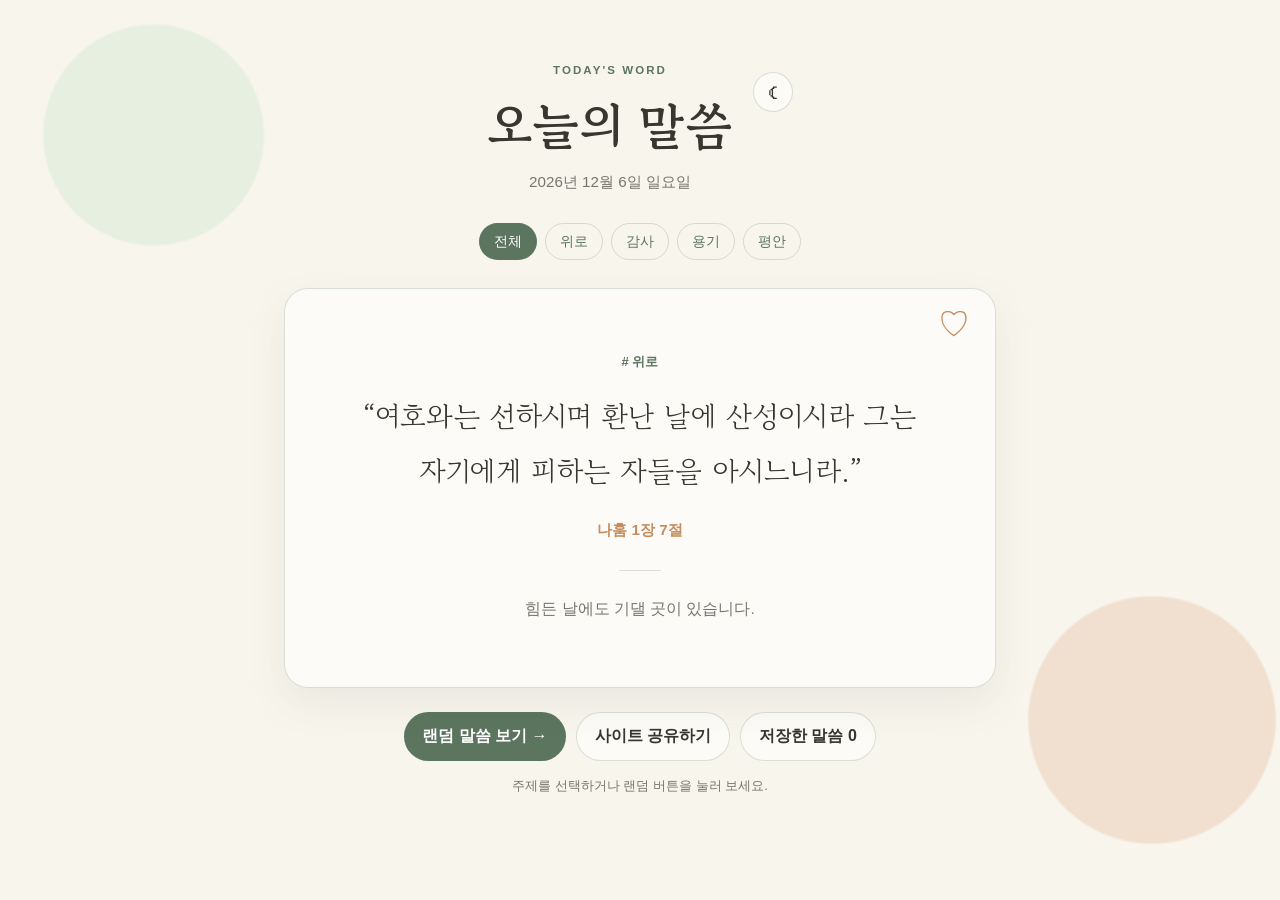
==== web/04-todays-word/index.html @ 3b42cc61 "Initial study with AI project" ====
<!doctype html>
<html lang="ko">
<head>
  <meta charset="UTF-8" />
  <meta name="viewport" content="width=device-width, initial-scale=1.0" />
  <title>오늘의 말씀</title>
  <link rel="preconnect" href="https://fonts.googleapis.com" />
  <link rel="preconnect" href="https://fonts.gstatic.com" crossorigin />
  <link href="https://fonts.googleapis.com/css2?family=Gowun+Batang&display=swap" rel="stylesheet" />
  <link rel="stylesheet" href="style.css" />
</head>
<body>
  <main class="page">
    <header class="page-header"><div><p class="eyebrow">TODAY'S WORD</p><h1>오늘의 말씀</h1><p class="date" id="today-date"></p></div><button class="icon-button" id="theme-button" type="button" aria-label="다크 모드로 바꾸기">☾</button></header>
    <nav class="topic-list" aria-label="말씀 주제">
      <button class="topic-button is-active" type="button" data-topic="전체">전체</button><button class="topic-button" type="button" data-topic="위로">위로</button><button class="topic-button" type="button" data-topic="감사">감사</button><button class="topic-button" type="button" data-topic="용기">용기</button><button class="topic-button" type="button" data-topic="평안">평안</button>
    </nav>
    <section class="word-card" aria-live="polite"><p class="topic-label" id="topic-label"></p><p class="verse" id="verse-text"></p><p class="reference" id="verse-reference"></p><div class="line"></div><p class="reflection" id="reflection-text"></p><button class="heart-button" id="favorite-button" type="button" aria-label="저장한 말씀에 추가하기">♡</button></section>
    <div class="actions"><button class="primary-button" id="random-button" type="button">랜덤 말씀 보기 <span>→</span></button><button class="secondary-button" id="share-button" type="button">사이트 공유하기</button><button class="secondary-button" id="saved-button" type="button">저장한 말씀 <span id="saved-count">0</span></button></div>
    <section class="saved-section" id="saved-section" hidden><div class="saved-heading"><h2>저장한 말씀</h2><button class="text-button" id="close-saved-button" type="button">닫기</button></div><ul class="saved-list" id="saved-list"></ul></section>
    <p class="hint" id="status-message">주제를 선택하거나 랜덤 버튼을 눌러 보세요.</p>
  </main>
  <script src="script.js"></script>
</body>
</html>
---- web/04-todays-word/style.css ----
:root{--ink:#37362f;--paper:#f8f5ed;--card:rgba(255,255,255,.62);--green:#5c755f;--accent:#c58d5e;--muted:#77766d;--border:rgba(92,117,95,.22)}*{box-sizing:border-box}body{min-height:100vh;margin:0;color:var(--ink);background:radial-gradient(circle at 12% 15%,#e6efe0 0 8%,transparent 8.2%),radial-gradient(circle at 90% 80%,#f1dfcf 0 9%,transparent 9.2%),var(--paper);font-family:Arial,sans-serif;transition:.18s}body.dark{--ink:#f1eee5;--paper:#27302a;--card:rgba(43,53,45,.82);--green:#a7c19e;--accent:#e4b489;--muted:#c2c9be;--border:rgba(222,235,214,.22)}.page{width:min(100%,760px);min-height:100vh;margin:auto;padding:64px 24px 48px;text-align:center}.page-header{display:flex;justify-content:center;align-items:flex-start;gap:20px}.eyebrow{margin:0 0 12px;color:var(--green);font-size:.72rem;font-weight:700;letter-spacing:.18em}h1,h2,.verse{font-family:"Gowun Batang",serif}h1{margin:0;font-size:clamp(2.1rem,6vw,3.1rem)}.date{margin:12px 0 30px;color:var(--muted);font-size:.95rem}button{border:0;cursor:pointer;font:inherit}button:focus-visible{outline:3px solid var(--accent);outline-offset:3px}.icon-button{width:40px;height:40px;margin-top:8px;border:1px solid var(--border);border-radius:50%;color:var(--ink);background:var(--card);font-size:1.25rem}.topic-list,.actions{display:flex;justify-content:center;flex-wrap:wrap;gap:8px}.topic-list{margin-bottom:28px}.topic-button{padding:8px 14px;border:1px solid var(--border);border-radius:999px;color:var(--green);background:transparent;font-size:.88rem}.topic-button.is-active,.topic-button:hover{color:white;background:var(--green)}.word-card{position:relative;padding:clamp(42px,8vw,64px) clamp(28px,8vw,72px);border:1px solid var(--border);border-radius:24px;background:var(--card);box-shadow:0 16px 40px rgba(66,75,57,.08)}.topic-label{margin:0 0 18px;color:var(--green);font-size:.82rem;font-weight:700}.verse{margin:0;font-size:clamp(1.35rem,3.5vw,1.8rem);line-height:1.9;word-break:keep-all}.reference{margin:22px 0 0;color:var(--accent);font-size:.95rem;font-weight:700}.line{width:42px;height:1px;margin:29px auto 24px;background:var(--border)}.reflection{margin:0;color:var(--muted);font-size:.97rem;line-height:1.75;word-break:keep-all}.heart-button{position:absolute;top:18px;right:19px;color:var(--accent);background:transparent;font-size:2rem;line-height:1}.heart-button.is-saved{color:#d46a72}.actions{margin-top:24px;gap:10px}.primary-button,.secondary-button{padding:13px 18px;border-radius:999px;font-weight:700;transition:.16s}.primary-button{color:white;background:var(--green)}.secondary-button{border:1px solid var(--border);color:var(--ink);background:var(--card)}.primary-button:hover,.secondary-button:hover{transform:translateY(-2px)}.saved-section{margin-top:28px;padding:22px;border:1px solid var(--border);border-radius:18px;text-align:left;background:var(--card)}.saved-heading{display:flex;align-items:center;justify-content:space-between}h2{margin:0;font-size:1.3rem}.text-button{color:var(--green);background:transparent;font-weight:700}.saved-list{display:grid;gap:10px;margin:18px 0 0;padding:0;list-style:none}.saved-list button{width:100%;padding:13px;border:1px solid var(--border);border-radius:10px;color:var(--ink);background:transparent;text-align:left}.saved-list strong,.saved-list span{display:block}.saved-list strong{font-family:"Gowun Batang",serif;font-weight:400}.saved-list span{margin-top:6px;color:var(--accent);font-size:.83rem;font-weight:700}.empty-message,.hint{color:var(--muted)}.hint{margin:16px 0 0;font-size:.82rem}@media(max-width:480px){.page{padding:42px 16px 32px}.actions{display:grid;grid-template-columns:1fr 1fr}.primary-button{grid-column:1/-1}}
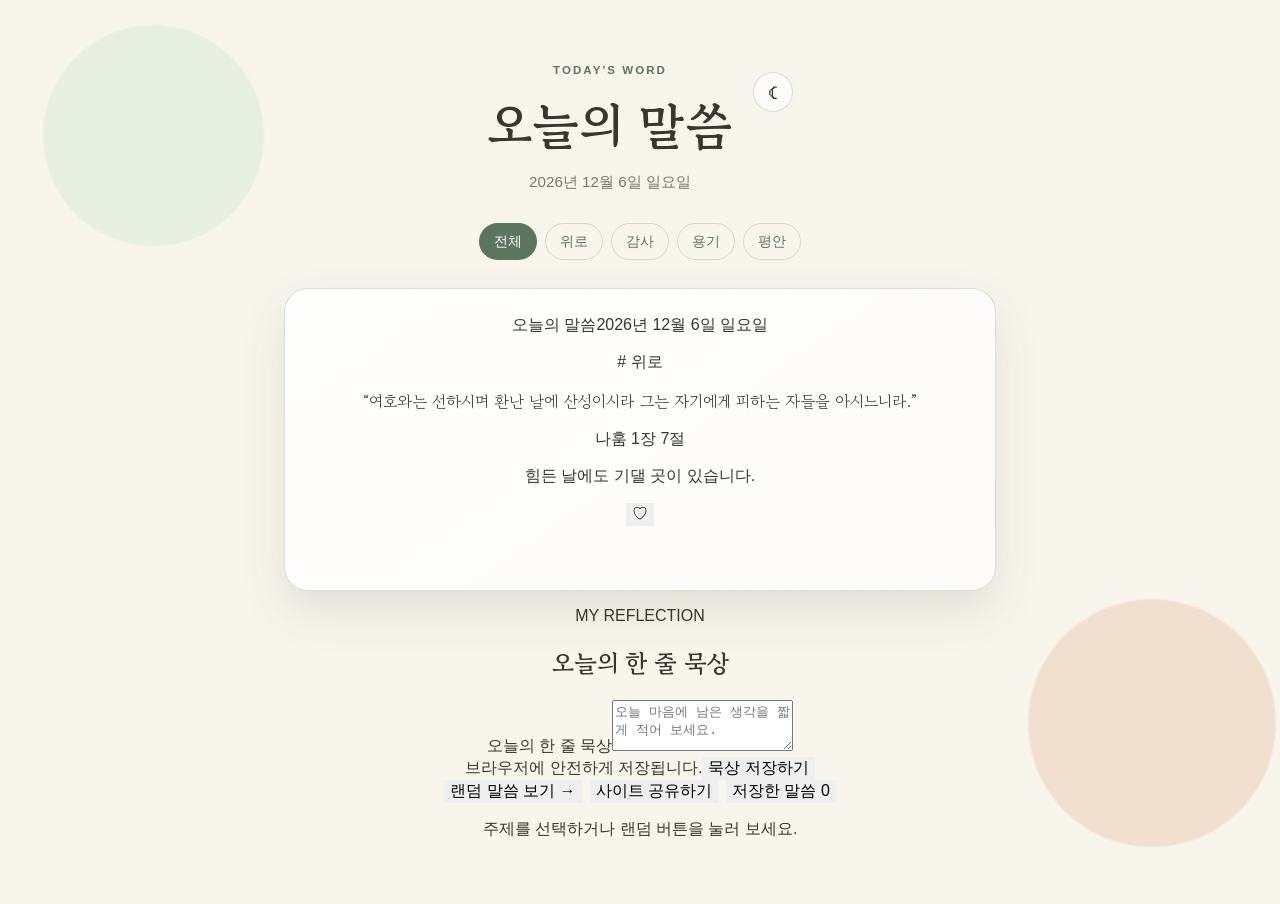
==== commit 0282b1e1: "feat: add reflection journal and card UI" ====
--- a/web/04-todays-word/index.html
+++ b/web/04-todays-word/index.html
@@ -15,7 +15,15 @@
     <nav class="topic-list" aria-label="말씀 주제">
       <button class="topic-button is-active" type="button" data-topic="전체">전체</button><button class="topic-button" type="button" data-topic="위로">위로</button><button class="topic-button" type="button" data-topic="감사">감사</button><button class="topic-button" type="button" data-topic="용기">용기</button><button class="topic-button" type="button" data-topic="평안">평안</button>
     </nav>
-    <section class="word-card" aria-live="polite"><p class="topic-label" id="topic-label"></p><p class="verse" id="verse-text"></p><p class="reference" id="verse-reference"></p><div class="line"></div><p class="reflection" id="reflection-text"></p><button class="heart-button" id="favorite-button" type="button" aria-label="저장한 말씀에 추가하기">♡</button></section>
+    <section class="word-card" aria-live="polite">
+      <span class="card-orb orb-one" aria-hidden="true"></span><span class="card-orb orb-two" aria-hidden="true"></span>
+      <div class="card-top"><span>오늘의 말씀</span><span id="card-date"></span></div>
+      <p class="topic-label" id="topic-label"></p><p class="verse" id="verse-text"></p><p class="reference" id="verse-reference"></p><div class="line"></div><p class="reflection" id="reflection-text"></p><button class="heart-button" id="favorite-button" type="button" aria-label="저장한 말씀에 추가하기">♡</button>
+    </section>
+    <section class="journal-section" aria-labelledby="journal-title">
+      <div><p class="journal-eyebrow">MY REFLECTION</p><h2 id="journal-title">오늘의 한 줄 묵상</h2></div>
+      <form id="journal-form"><label class="sr-only" for="journal-input">오늘의 한 줄 묵상</label><textarea id="journal-input" rows="3" maxlength="200" placeholder="오늘 마음에 남은 생각을 짧게 적어 보세요."></textarea><div class="journal-footer"><span>브라우저에 안전하게 저장됩니다.</span><button class="journal-save-button" type="submit">묵상 저장하기</button></div></form>
+    </section>
     <div class="actions"><button class="primary-button" id="random-button" type="button">랜덤 말씀 보기 <span>→</span></button><button class="secondary-button" id="share-button" type="button">사이트 공유하기</button><button class="secondary-button" id="saved-button" type="button">저장한 말씀 <span id="saved-count">0</span></button></div>
     <section class="saved-section" id="saved-section" hidden><div class="saved-heading"><h2>저장한 말씀</h2><button class="text-button" id="close-saved-button" type="button">닫기</button></div><ul class="saved-list" id="saved-list"></ul></section>
     <p class="hint" id="status-message">주제를 선택하거나 랜덤 버튼을 눌러 보세요.</p>
--- a/web/04-todays-word/style.css
+++ b/web/04-todays-word/style.css
@@ -1 +1 @@
-:root{--ink:#37362f;--paper:#f8f5ed;--card:rgba(255,255,255,.62);--green:#5c755f;--accent:#c58d5e;--muted:#77766d;--border:rgba(92,117,95,.22)}*{box-sizing:border-box}body{min-height:100vh;margin:0;color:var(--ink);background:radial-gradient(circle at 12% 15%,#e6efe0 0 8%,transparent 8.2%),radial-gradient(circle at 90% 80%,#f1dfcf 0 9%,transparent 9.2%),var(--paper);font-family:Arial,sans-serif;transition:.18s}body.dark{--ink:#f1eee5;--paper:#27302a;--card:rgba(43,53,45,.82);--green:#a7c19e;--accent:#e4b489;--muted:#c2c9be;--border:rgba(222,235,214,.22)}.page{width:min(100%,760px);min-height:100vh;margin:auto;padding:64px 24px 48px;text-align:center}.page-header{display:flex;justify-content:center;align-items:flex-start;gap:20px}.eyebrow{margin:0 0 12px;color:var(--green);font-size:.72rem;font-weight:700;letter-spacing:.18em}h1,h2,.verse{font-family:"Gowun Batang",serif}h1{margin:0;font-size:clamp(2.1rem,6vw,3.1rem)}.date{margin:12px 0 30px;color:var(--muted);font-size:.95rem}button{border:0;cursor:pointer;font:inherit}button:focus-visible{outline:3px solid var(--accent);outline-offset:3px}.icon-button{width:40px;height:40px;margin-top:8px;border:1px solid var(--border);border-radius:50%;color:var(--ink);background:var(--card);font-size:1.25rem}.topic-list,.actions{display:flex;justify-content:center;flex-wrap:wrap;gap:8px}.topic-list{margin-bottom:28px}.topic-button{padding:8px 14px;border:1px solid var(--border);border-radius:999px;color:var(--green);background:transparent;font-size:.88rem}.topic-button.is-active,.topic-button:hover{color:white;background:var(--green)}.word-card{position:relative;padding:clamp(42px,8vw,64px) clamp(28px,8vw,72px);border:1px solid var(--border);border-radius:24px;background:var(--card);box-shadow:0 16px 40px rgba(66,75,57,.08)}.topic-label{margin:0 0 18px;color:var(--green);font-size:.82rem;font-weight:700}.verse{margin:0;font-size:clamp(1.35rem,3.5vw,1.8rem);line-height:1.9;word-break:keep-all}.reference{margin:22px 0 0;color:var(--accent);font-size:.95rem;font-weight:700}.line{width:42px;height:1px;margin:29px auto 24px;background:var(--border)}.reflection{margin:0;color:var(--muted);font-size:.97rem;line-height:1.75;word-break:keep-all}.heart-button{position:absolute;top:18px;right:19px;color:var(--accent);background:transparent;font-size:2rem;line-height:1}.heart-button.is-saved{color:#d46a72}.actions{margin-top:24px;gap:10px}.primary-button,.secondary-button{padding:13px 18px;border-radius:999px;font-weight:700;transition:.16s}.primary-button{color:white;background:var(--green)}.secondary-button{border:1px solid var(--border);color:var(--ink);background:var(--card)}.primary-button:hover,.secondary-button:hover{transform:translateY(-2px)}.saved-section{margin-top:28px;padding:22px;border:1px solid var(--border);border-radius:18px;text-align:left;background:var(--card)}.saved-heading{display:flex;align-items:center;justify-content:space-between}h2{margin:0;font-size:1.3rem}.text-button{color:var(--green);background:transparent;font-weight:700}.saved-list{display:grid;gap:10px;margin:18px 0 0;padding:0;list-style:none}.saved-list button{width:100%;padding:13px;border:1px solid var(--border);border-radius:10px;color:var(--ink);background:transparent;text-align:left}.saved-list strong,.saved-list span{display:block}.saved-list strong{font-family:"Gowun Batang",serif;font-weight:400}.saved-list span{margin-top:6px;color:var(--accent);font-size:.83rem;font-weight:700}.empty-message,.hint{color:var(--muted)}.hint{margin:16px 0 0;font-size:.82rem}@media(max-width:480px){.page{padding:42px 16px 32px}.actions{display:grid;grid-template-columns:1fr 1fr}.primary-button{grid-column:1/-1}}
+:root{--ink:#37362f;--paper:#f8f5ed;--card:rgba(255,255,255,.62);--green:#5c755f;--accent:#c58d5e;--muted:#77766d;--border:rgba(92,117,95,.22)}*{box-sizing:border-box}body{min-height:100vh;margin:0;color:var(--ink);background:radial-gradient(circle at 12% 15%,#e6efe0 0 8%,transparent 8.2%),radial-gradient(circle at 90% 80%,#f1dfcf 0 9%,transparent 9.2%),var(--paper);font-family:Arial,sans-serif;transition:.18s}body.dark{--ink:#f1eee5;--paper:#27302a;--card:rgba(43,53,45,.82);--green:#a7c19e;--accent:#e4b489;--muted:#c2c9be;--border:rgba(222,235,214,.22)}.page{width:min(100%,760px);min-height:100vh;margin:auto;padding:64px 24px 48px;text-align:center}.page-header{display:flex;justify-content:center;align-items:flex-start;gap:20px}.eyebrow{margin:0 0 12px;color:var(--green);font-size:.72rem;font-weight:700;letter-spacing:.18em}h1,h2,.verse{font-family:"Gowun Batang",serif}h1{margin:0;font-size:clamp(2.1rem,6vw,3.1rem)}.date{margin:12px 0 30px;color:var(--muted);font-size:.95rem}button{border:0;cursor:pointer;font:inherit}button:focus-visible{outline:3px solid var(--accent);outline-offset:3px}.icon-button{width:40px;height:40px;margin-top:8px;border:1px solid var(--border);border-radius:50%;color:var(--ink);background:var(--card);font-size:1.25rem}.topic-list,.actions{display:flex;justify-content:center;flex-wrap:wrap;gap:8px}.topic-list{margin-bottom:28px}.topic-button{padding:8px 14px;border:1px solid var(--border);border-radius:999px;color:var(--green);background:transparent;font-size:.88rem}.topic-button.is-active,.topic-button:hover{color:white;background:var(--green)}.word-card{position:relative;overflow:hidden;padding:26px clamp(28px,8vw,72px) clamp(42px,8vw,64px);border:1px solid var(--border);border-radius:24px;background:linear-gradient(145deg,rgba(255,255,255,.86),var(--card));box-shadow:0 20px 46px rgba(66,75,57,.12);isolation:isolate}.dark .word-card{background:linear-gradient(145deg,rgba(61,76,62,.9),var(--card)}.card-top{display:flex;justify-content:space-between;margin-bottom:40px;color:var(--green);font-size:.7rem;font-weight:700;letter-spacing:.08em;text-transform:uppercase}.card-orb{position:absolute;border-radius:50%;z-index:-1}.orb-one{width:150px;height:150px;top:-70px;left:-60px;background:rgba(185,210,174,.34)}.orb-two{width:100px;height:100px;right:-32px;bottom:-42px;background:rgba(230,187,145,.26)}.topic-label{margin:0 0 18px;color:var(--green);font-size:.82rem;font-weight:700}.verse{margin:0;font-size:clamp(1.35rem,3.5vw,1.8rem);line-height:1.9;word-break:keep-all}.reference{margin:22px 0 0;color:var(--accent);font-size:.95rem;font-weight:700}.line{width:42px;height:1px;margin:29px auto 24px;background:var(--border)}.reflection{margin:0;color:var(--muted);font-size:.97rem;line-height:1.75;word-break:keep-all}.heart-button{position:absolute;top:55px;right:19px;color:var(--accent);background:transparent;font-size:2rem;line-height:1}.heart-button.is-saved{color:#d46a72}.actions{margin-top:24px;gap:10px}.primary-button,.secondary-button{padding:13px 18px;border-radius:999px;font-weight:700;transition:.16s}.primary-button{color:white;background:var(--green)}.secondary-button{border:1px solid var(--border);color:var(--ink);background:var(--card)}.primary-button:hover,.secondary-button:hover{transform:translateY(-2px)}.journal-section,.saved-section{margin-top:28px;padding:24px;border:1px solid var(--border);border-radius:18px;text-align:left;background:var(--card)}.journal-section{display:grid;grid-template-columns:180px 1fr;gap:24px;align-items:start}.journal-eyebrow{margin:0 0 8px;color:var(--green);font-size:.7rem;font-weight:700;letter-spacing:.12em}h2{margin:0;font-size:1.3rem}.journal-section textarea{width:100%;resize:vertical;min-height:92px;padding:14px;border:1px solid var(--border);border-radius:12px;color:var(--ink);background:rgba(255,255,255,.45);font:inherit;line-height:1.55}.dark .journal-section textarea{background:rgba(0,0,0,.12)}.journal-footer{display:flex;justify-content:space-between;align-items:center;gap:12px;margin-top:10px;color:var(--muted);font-size:.75rem}.journal-save-button{padding:10px 14px;border-radius:9px;color:white;background:var(--green);font-weight:700}.saved-heading{display:flex;align-items:center;justify-content:space-between}.text-button{color:var(--green);background:transparent;font-weight:700}.saved-list{display:grid;gap:10px;margin:18px 0 0;padding:0;list-style:none}.saved-list button{width:100%;padding:13px;border:1px solid var(--border);border-radius:10px;color:var(--ink);background:transparent;text-align:left}.saved-list strong,.saved-list span{display:block}.saved-list strong{font-family:"Gowun Batang",serif;font-weight:400}.saved-list span{margin-top:6px;color:var(--accent);font-size:.83rem;font-weight:700}.empty-message,.hint{color:var(--muted)}.hint{margin:16px 0 0;font-size:.82rem}.sr-only{position:absolute;width:1px;height:1px;padding:0;margin:-1px;overflow:hidden;clip:rect(0,0,0,0);white-space:nowrap;border:0}@media(max-width:560px){.journal-section{grid-template-columns:1fr;gap:14px}.page{padding:42px 16px 32px}.actions{display:grid;grid-template-columns:1fr 1fr}.primary-button{grid-column:1/-1}.journal-footer{align-items:flex-end;flex-direction:column}}
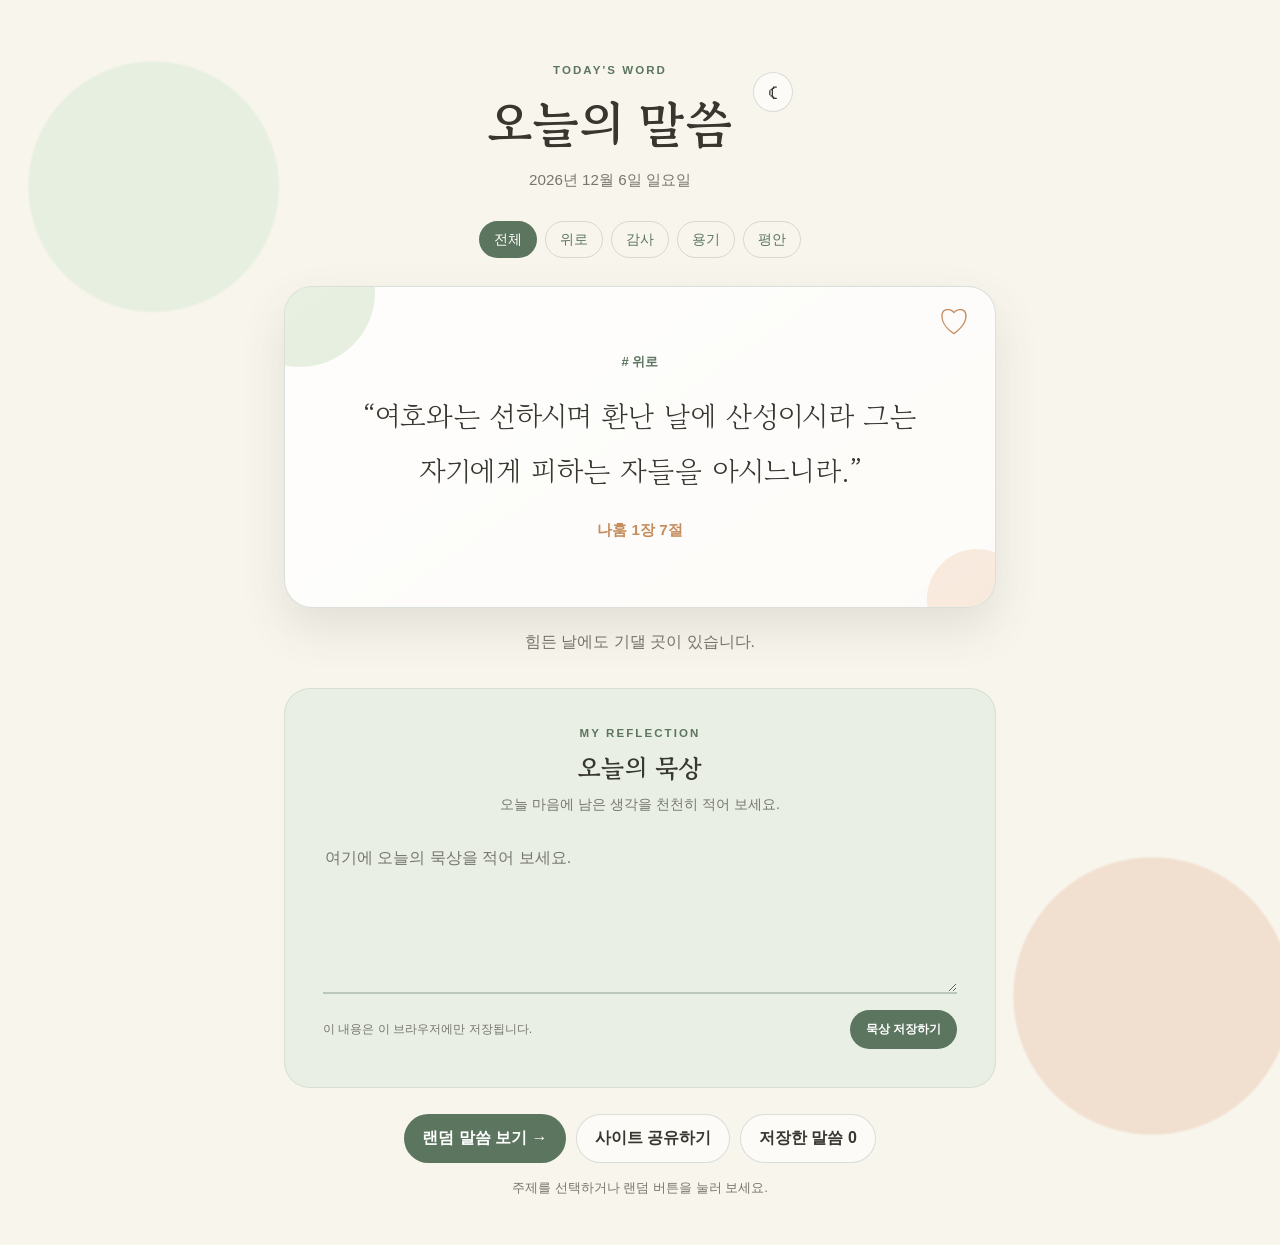
==== commit 19d7aaef: "fix: refine reflection journal layout" ====
--- a/web/04-todays-word/index.html
+++ b/web/04-todays-word/index.html
@@ -17,12 +17,12 @@
     </nav>
     <section class="word-card" aria-live="polite">
       <span class="card-orb orb-one" aria-hidden="true"></span><span class="card-orb orb-two" aria-hidden="true"></span>
-      <div class="card-top"><span>오늘의 말씀</span><span id="card-date"></span></div>
-      <p class="topic-label" id="topic-label"></p><p class="verse" id="verse-text"></p><p class="reference" id="verse-reference"></p><div class="line"></div><p class="reflection" id="reflection-text"></p><button class="heart-button" id="favorite-button" type="button" aria-label="저장한 말씀에 추가하기">♡</button>
+      <p class="topic-label" id="topic-label"></p><p class="verse" id="verse-text"></p><p class="reference" id="verse-reference"></p><button class="heart-button" id="favorite-button" type="button" aria-label="저장한 말씀에 추가하기">♡</button>
     </section>
+    <p class="reflection outside-reflection" id="reflection-text"></p>
     <section class="journal-section" aria-labelledby="journal-title">
-      <div><p class="journal-eyebrow">MY REFLECTION</p><h2 id="journal-title">오늘의 한 줄 묵상</h2></div>
-      <form id="journal-form"><label class="sr-only" for="journal-input">오늘의 한 줄 묵상</label><textarea id="journal-input" rows="3" maxlength="200" placeholder="오늘 마음에 남은 생각을 짧게 적어 보세요."></textarea><div class="journal-footer"><span>브라우저에 안전하게 저장됩니다.</span><button class="journal-save-button" type="submit">묵상 저장하기</button></div></form>
+      <div class="journal-heading"><p class="journal-eyebrow">MY REFLECTION</p><h2 id="journal-title">오늘의 묵상</h2><p>오늘 마음에 남은 생각을 천천히 적어 보세요.</p></div>
+      <form id="journal-form"><label class="sr-only" for="journal-input">오늘의 묵상</label><textarea id="journal-input" rows="5" maxlength="200" placeholder="여기에 오늘의 묵상을 적어 보세요."></textarea><div class="journal-footer"><span>이 내용은 이 브라우저에만 저장됩니다.</span><button class="journal-save-button" type="submit">묵상 저장하기</button></div></form>
     </section>
     <div class="actions"><button class="primary-button" id="random-button" type="button">랜덤 말씀 보기 <span>→</span></button><button class="secondary-button" id="share-button" type="button">사이트 공유하기</button><button class="secondary-button" id="saved-button" type="button">저장한 말씀 <span id="saved-count">0</span></button></div>
     <section class="saved-section" id="saved-section" hidden><div class="saved-heading"><h2>저장한 말씀</h2><button class="text-button" id="close-saved-button" type="button">닫기</button></div><ul class="saved-list" id="saved-list"></ul></section>
--- a/web/04-todays-word/style.css
+++ b/web/04-todays-word/style.css
@@ -1 +1,118 @@
-:root{--ink:#37362f;--paper:#f8f5ed;--card:rgba(255,255,255,.62);--green:#5c755f;--accent:#c58d5e;--muted:#77766d;--border:rgba(92,117,95,.22)}*{box-sizing:border-box}body{min-height:100vh;margin:0;color:var(--ink);background:radial-gradient(circle at 12% 15%,#e6efe0 0 8%,transparent 8.2%),radial-gradient(circle at 90% 80%,#f1dfcf 0 9%,transparent 9.2%),var(--paper);font-family:Arial,sans-serif;transition:.18s}body.dark{--ink:#f1eee5;--paper:#27302a;--card:rgba(43,53,45,.82);--green:#a7c19e;--accent:#e4b489;--muted:#c2c9be;--border:rgba(222,235,214,.22)}.page{width:min(100%,760px);min-height:100vh;margin:auto;padding:64px 24px 48px;text-align:center}.page-header{display:flex;justify-content:center;align-items:flex-start;gap:20px}.eyebrow{margin:0 0 12px;color:var(--green);font-size:.72rem;font-weight:700;letter-spacing:.18em}h1,h2,.verse{font-family:"Gowun Batang",serif}h1{margin:0;font-size:clamp(2.1rem,6vw,3.1rem)}.date{margin:12px 0 30px;color:var(--muted);font-size:.95rem}button{border:0;cursor:pointer;font:inherit}button:focus-visible{outline:3px solid var(--accent);outline-offset:3px}.icon-button{width:40px;height:40px;margin-top:8px;border:1px solid var(--border);border-radius:50%;color:var(--ink);background:var(--card);font-size:1.25rem}.topic-list,.actions{display:flex;justify-content:center;flex-wrap:wrap;gap:8px}.topic-list{margin-bottom:28px}.topic-button{padding:8px 14px;border:1px solid var(--border);border-radius:999px;color:var(--green);background:transparent;font-size:.88rem}.topic-button.is-active,.topic-button:hover{color:white;background:var(--green)}.word-card{position:relative;overflow:hidden;padding:26px clamp(28px,8vw,72px) clamp(42px,8vw,64px);border:1px solid var(--border);border-radius:24px;background:linear-gradient(145deg,rgba(255,255,255,.86),var(--card));box-shadow:0 20px 46px rgba(66,75,57,.12);isolation:isolate}.dark .word-card{background:linear-gradient(145deg,rgba(61,76,62,.9),var(--card)}.card-top{display:flex;justify-content:space-between;margin-bottom:40px;color:var(--green);font-size:.7rem;font-weight:700;letter-spacing:.08em;text-transform:uppercase}.card-orb{position:absolute;border-radius:50%;z-index:-1}.orb-one{width:150px;height:150px;top:-70px;left:-60px;background:rgba(185,210,174,.34)}.orb-two{width:100px;height:100px;right:-32px;bottom:-42px;background:rgba(230,187,145,.26)}.topic-label{margin:0 0 18px;color:var(--green);font-size:.82rem;font-weight:700}.verse{margin:0;font-size:clamp(1.35rem,3.5vw,1.8rem);line-height:1.9;word-break:keep-all}.reference{margin:22px 0 0;color:var(--accent);font-size:.95rem;font-weight:700}.line{width:42px;height:1px;margin:29px auto 24px;background:var(--border)}.reflection{margin:0;color:var(--muted);font-size:.97rem;line-height:1.75;word-break:keep-all}.heart-button{position:absolute;top:55px;right:19px;color:var(--accent);background:transparent;font-size:2rem;line-height:1}.heart-button.is-saved{color:#d46a72}.actions{margin-top:24px;gap:10px}.primary-button,.secondary-button{padding:13px 18px;border-radius:999px;font-weight:700;transition:.16s}.primary-button{color:white;background:var(--green)}.secondary-button{border:1px solid var(--border);color:var(--ink);background:var(--card)}.primary-button:hover,.secondary-button:hover{transform:translateY(-2px)}.journal-section,.saved-section{margin-top:28px;padding:24px;border:1px solid var(--border);border-radius:18px;text-align:left;background:var(--card)}.journal-section{display:grid;grid-template-columns:180px 1fr;gap:24px;align-items:start}.journal-eyebrow{margin:0 0 8px;color:var(--green);font-size:.7rem;font-weight:700;letter-spacing:.12em}h2{margin:0;font-size:1.3rem}.journal-section textarea{width:100%;resize:vertical;min-height:92px;padding:14px;border:1px solid var(--border);border-radius:12px;color:var(--ink);background:rgba(255,255,255,.45);font:inherit;line-height:1.55}.dark .journal-section textarea{background:rgba(0,0,0,.12)}.journal-footer{display:flex;justify-content:space-between;align-items:center;gap:12px;margin-top:10px;color:var(--muted);font-size:.75rem}.journal-save-button{padding:10px 14px;border-radius:9px;color:white;background:var(--green);font-weight:700}.saved-heading{display:flex;align-items:center;justify-content:space-between}.text-button{color:var(--green);background:transparent;font-weight:700}.saved-list{display:grid;gap:10px;margin:18px 0 0;padding:0;list-style:none}.saved-list button{width:100%;padding:13px;border:1px solid var(--border);border-radius:10px;color:var(--ink);background:transparent;text-align:left}.saved-list strong,.saved-list span{display:block}.saved-list strong{font-family:"Gowun Batang",serif;font-weight:400}.saved-list span{margin-top:6px;color:var(--accent);font-size:.83rem;font-weight:700}.empty-message,.hint{color:var(--muted)}.hint{margin:16px 0 0;font-size:.82rem}.sr-only{position:absolute;width:1px;height:1px;padding:0;margin:-1px;overflow:hidden;clip:rect(0,0,0,0);white-space:nowrap;border:0}@media(max-width:560px){.journal-section{grid-template-columns:1fr;gap:14px}.page{padding:42px 16px 32px}.actions{display:grid;grid-template-columns:1fr 1fr}.primary-button{grid-column:1/-1}.journal-footer{align-items:flex-end;flex-direction:column}}
+:root {
+  --ink: #37362f;
+  --paper: #f8f5ed;
+  --card: rgba(255, 255, 255, 0.62);
+  --green: #5c755f;
+  --accent: #c58d5e;
+  --muted: #77766d;
+  --border: rgba(92, 117, 95, 0.22);
+  --journal: #e9efe5;
+}
+
+* { box-sizing: border-box; }
+
+body {
+  min-height: 100vh;
+  margin: 0;
+  color: var(--ink);
+  background: radial-gradient(circle at 12% 15%, #e6efe0 0 8%, transparent 8.2%), radial-gradient(circle at 90% 80%, #f1dfcf 0 9%, transparent 9.2%), var(--paper);
+  font-family: Arial, sans-serif;
+  transition: background 180ms ease, color 180ms ease;
+}
+
+body.dark {
+  --ink: #f1eee5; --paper: #27302a; --card: rgba(43, 53, 45, 0.82);
+  --green: #a7c19e; --accent: #e4b489; --muted: #c2c9be;
+  --border: rgba(222, 235, 214, 0.22); --journal: #36463a;
+}
+
+.page { width: min(100%, 760px); min-height: 100vh; margin: auto; padding: 64px 24px 48px; text-align: center; }
+.page-header { display: flex; justify-content: center; align-items: flex-start; gap: 20px; }
+.eyebrow, .journal-eyebrow { margin: 0 0 10px; color: var(--green); font-size: .72rem; font-weight: 700; letter-spacing: .18em; }
+h1, h2, .verse { font-family: "Gowun Batang", serif; }
+h1 { margin: 0; font-size: clamp(2.1rem, 6vw, 3.1rem); }
+h2 { margin: 0; font-size: 1.55rem; }
+.date { margin: 12px 0 30px; color: var(--muted); font-size: .95rem; }
+button { border: 0; cursor: pointer; font: inherit; }
+button:focus-visible, textarea:focus-visible { outline: 3px solid var(--accent); outline-offset: 3px; }
+.icon-button { width: 40px; height: 40px; margin-top: 8px; border: 1px solid var(--border); border-radius: 50%; color: var(--ink); background: var(--card); font-size: 1.25rem; }
+.topic-list, .actions { display: flex; justify-content: center; flex-wrap: wrap; gap: 8px; }
+.topic-list { margin-bottom: 28px; }
+.topic-button { padding: 8px 14px; border: 1px solid var(--border); border-radius: 999px; color: var(--green); background: transparent; font-size: .88rem; }
+.topic-button.is-active, .topic-button:hover { color: white; background: var(--green); }
+
+.word-card {
+  position: relative;
+  overflow: hidden;
+  padding: clamp(48px, 8vw, 66px) clamp(34px, 8vw, 72px);
+  border: 1px solid var(--border);
+  border-radius: 28px;
+  background: linear-gradient(145deg, rgba(255, 255, 255, .83), var(--card));
+  box-shadow: 0 20px 46px rgba(66, 75, 57, .12);
+  isolation: isolate;
+}
+
+.dark .word-card { background: linear-gradient(145deg, rgba(61, 76, 62, .9), var(--card)); }
+.card-orb { position: absolute; border-radius: 50%; z-index: -1; }
+.orb-one { top: -70px; left: -60px; width: 150px; height: 150px; background: rgba(185, 210, 174, .34); }
+.orb-two { right: -32px; bottom: -42px; width: 100px; height: 100px; background: rgba(230, 187, 145, .26); }
+.topic-label { margin: 0 0 18px; color: var(--green); font-size: .82rem; font-weight: 700; }
+.verse { margin: 0; font-size: clamp(1.35rem, 3.5vw, 1.8rem); line-height: 1.9; word-break: keep-all; }
+.reference { margin: 22px 0 0; color: var(--accent); font-size: .95rem; font-weight: 700; }
+.heart-button { position: absolute; top: 18px; right: 19px; color: var(--accent); background: transparent; font-size: 2rem; line-height: 1; }
+.heart-button.is-saved { color: #d46a72; }
+.outside-reflection { max-width: 560px; margin: 20px auto 0; color: var(--muted); font-size: .98rem; line-height: 1.75; word-break: keep-all; }
+
+.journal-section {
+  margin-top: 32px;
+  padding: clamp(26px, 5vw, 38px);
+  border: 1px solid rgba(92, 117, 95, .13);
+  border-radius: 26px;
+  background: var(--journal);
+  text-align: left;
+}
+
+.journal-heading { text-align: center; }
+.journal-heading > p:last-child { margin: 10px 0 26px; color: var(--muted); font-size: .9rem; }
+.journal-section textarea {
+  display: block;
+  width: 100%;
+  min-height: 138px;
+  padding: 4px 2px;
+  resize: vertical;
+  border: 0;
+  border-bottom: 2px solid rgba(92, 117, 95, .32);
+  border-radius: 0;
+  color: var(--ink);
+  background: transparent;
+  font: inherit;
+  font-size: 1rem;
+  line-height: 1.8;
+}
+
+.journal-section textarea::placeholder { color: var(--muted); }
+.journal-footer { display: flex; justify-content: space-between; align-items: center; gap: 12px; margin-top: 16px; color: var(--muted); font-size: .78rem; }
+.journal-save-button { padding: 11px 16px; border-radius: 999px; color: white; background: var(--green); font-weight: 700; }
+.actions { margin-top: 26px; gap: 10px; }
+.primary-button, .secondary-button { padding: 13px 18px; border-radius: 999px; font-weight: 700; transition: transform 160ms ease, background 160ms ease; }
+.primary-button { color: white; background: var(--green); }
+.secondary-button { border: 1px solid var(--border); color: var(--ink); background: var(--card); }
+.primary-button:hover, .secondary-button:hover { transform: translateY(-2px); }
+.saved-section { margin-top: 28px; padding: 22px; border: 1px solid var(--border); border-radius: 18px; text-align: left; background: var(--card); }
+.saved-heading { display: flex; align-items: center; justify-content: space-between; }
+.text-button { color: var(--green); background: transparent; font-weight: 700; }
+.saved-list { display: grid; gap: 10px; margin: 18px 0 0; padding: 0; list-style: none; }
+.saved-list button { width: 100%; padding: 13px; border: 1px solid var(--border); border-radius: 10px; color: var(--ink); background: transparent; text-align: left; }
+.saved-list strong, .saved-list span { display: block; }
+.saved-list strong { font-family: "Gowun Batang", serif; font-weight: 400; }
+.saved-list span { margin-top: 6px; color: var(--accent); font-size: .83rem; font-weight: 700; }
+.empty-message, .hint { color: var(--muted); }
+.hint { margin: 16px 0 0; font-size: .82rem; }
+.sr-only { position: absolute; width: 1px; height: 1px; padding: 0; margin: -1px; overflow: hidden; clip: rect(0, 0, 0, 0); white-space: nowrap; border: 0; }
+
+@media (max-width: 480px) {
+  .page { padding: 42px 16px 32px; }
+  .actions { display: grid; grid-template-columns: 1fr 1fr; }
+  .primary-button { grid-column: 1 / -1; }
+  .journal-footer { align-items: flex-end; flex-direction: column; }
+}
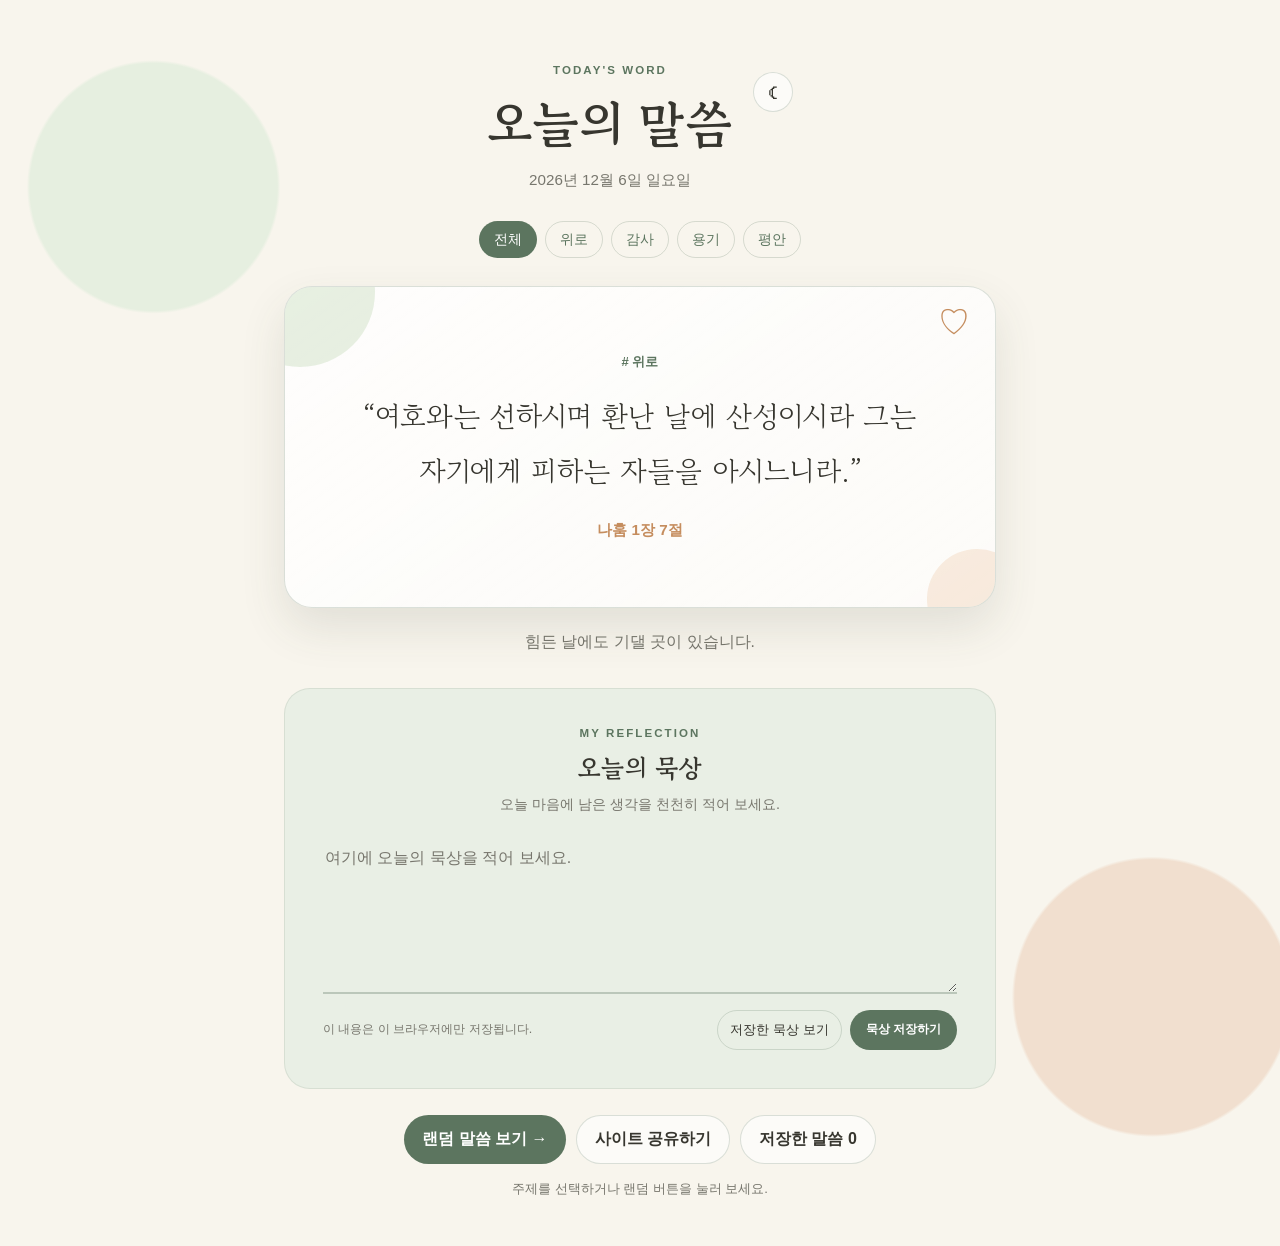
==== commit b808dd04: "feat: save dated reflection history" ====
--- a/web/04-todays-word/index.html
+++ b/web/04-todays-word/index.html
@@ -22,8 +22,9 @@
     <p class="reflection outside-reflection" id="reflection-text"></p>
     <section class="journal-section" aria-labelledby="journal-title">
       <div class="journal-heading"><p class="journal-eyebrow">MY REFLECTION</p><h2 id="journal-title">오늘의 묵상</h2><p>오늘 마음에 남은 생각을 천천히 적어 보세요.</p></div>
-      <form id="journal-form"><label class="sr-only" for="journal-input">오늘의 묵상</label><textarea id="journal-input" rows="5" maxlength="200" placeholder="여기에 오늘의 묵상을 적어 보세요."></textarea><div class="journal-footer"><span>이 내용은 이 브라우저에만 저장됩니다.</span><button class="journal-save-button" type="submit">묵상 저장하기</button></div></form>
+      <form id="journal-form"><label class="sr-only" for="journal-input">오늘의 묵상</label><textarea id="journal-input" rows="5" maxlength="200" placeholder="여기에 오늘의 묵상을 적어 보세요."></textarea><div class="journal-footer"><span>이 내용은 이 브라우저에만 저장됩니다.</span><div class="journal-buttons"><button class="journal-history-button" id="reflection-history-button" type="button">저장한 묵상 보기</button><button class="journal-save-button" type="submit">묵상 저장하기</button></div></div></form>
     </section>
+    <section class="reflection-history" id="reflection-history" hidden aria-labelledby="reflection-history-title"><div class="saved-heading"><h2 id="reflection-history-title">저장한 묵상</h2><button class="text-button" id="close-reflection-history-button" type="button">닫기</button></div><ul class="reflection-history-list" id="reflection-history-list"></ul></section>
     <div class="actions"><button class="primary-button" id="random-button" type="button">랜덤 말씀 보기 <span>→</span></button><button class="secondary-button" id="share-button" type="button">사이트 공유하기</button><button class="secondary-button" id="saved-button" type="button">저장한 말씀 <span id="saved-count">0</span></button></div>
     <section class="saved-section" id="saved-section" hidden><div class="saved-heading"><h2>저장한 말씀</h2><button class="text-button" id="close-saved-button" type="button">닫기</button></div><ul class="saved-list" id="saved-list"></ul></section>
     <p class="hint" id="status-message">주제를 선택하거나 랜덤 버튼을 눌러 보세요.</p>
--- a/web/04-todays-word/style.css
+++ b/web/04-todays-word/style.css
@@ -92,13 +92,16 @@
 
 .journal-section textarea::placeholder { color: var(--muted); }
 .journal-footer { display: flex; justify-content: space-between; align-items: center; gap: 12px; margin-top: 16px; color: var(--muted); font-size: .78rem; }
+.journal-buttons { display: flex; gap: 8px; }
 .journal-save-button { padding: 11px 16px; border-radius: 999px; color: white; background: var(--green); font-weight: 700; }
+.journal-history-button { padding: 10px 12px; border: 1px solid var(--border); border-radius: 999px; color: var(--ink); background: transparent; font-size: .82rem; }
 .actions { margin-top: 26px; gap: 10px; }
 .primary-button, .secondary-button { padding: 13px 18px; border-radius: 999px; font-weight: 700; transition: transform 160ms ease, background 160ms ease; }
 .primary-button { color: white; background: var(--green); }
 .secondary-button { border: 1px solid var(--border); color: var(--ink); background: var(--card); }
 .primary-button:hover, .secondary-button:hover { transform: translateY(-2px); }
 .saved-section { margin-top: 28px; padding: 22px; border: 1px solid var(--border); border-radius: 18px; text-align: left; background: var(--card); }
+.reflection-history { margin-top: 14px; padding: 22px; border: 1px solid var(--border); border-radius: 18px; text-align: left; background: var(--card); }
 .saved-heading { display: flex; align-items: center; justify-content: space-between; }
 .text-button { color: var(--green); background: transparent; font-weight: 700; }
 .saved-list { display: grid; gap: 10px; margin: 18px 0 0; padding: 0; list-style: none; }
@@ -106,6 +109,10 @@
 .saved-list strong, .saved-list span { display: block; }
 .saved-list strong { font-family: "Gowun Batang", serif; font-weight: 400; }
 .saved-list span { margin-top: 6px; color: var(--accent); font-size: .83rem; font-weight: 700; }
+.reflection-history-list { display: grid; gap: 12px; margin: 18px 0 0; padding: 0; list-style: none; }
+.reflection-history-list li { padding: 14px; border-left: 3px solid var(--accent); border-radius: 0 10px 10px 0; background: rgba(255,255,255,.22); }
+.reflection-history-list time { color: var(--accent); font-size: .82rem; font-weight: 700; }
+.reflection-history-list p { margin: 8px 0 0; color: var(--ink); line-height: 1.65; white-space: pre-wrap; }
 .empty-message, .hint { color: var(--muted); }
 .hint { margin: 16px 0 0; font-size: .82rem; }
 .sr-only { position: absolute; width: 1px; height: 1px; padding: 0; margin: -1px; overflow: hidden; clip: rect(0, 0, 0, 0); white-space: nowrap; border: 0; }
@@ -115,4 +122,5 @@
   .actions { display: grid; grid-template-columns: 1fr 1fr; }
   .primary-button { grid-column: 1 / -1; }
   .journal-footer { align-items: flex-end; flex-direction: column; }
+  .journal-buttons { width: 100%; justify-content: flex-end; }
 }
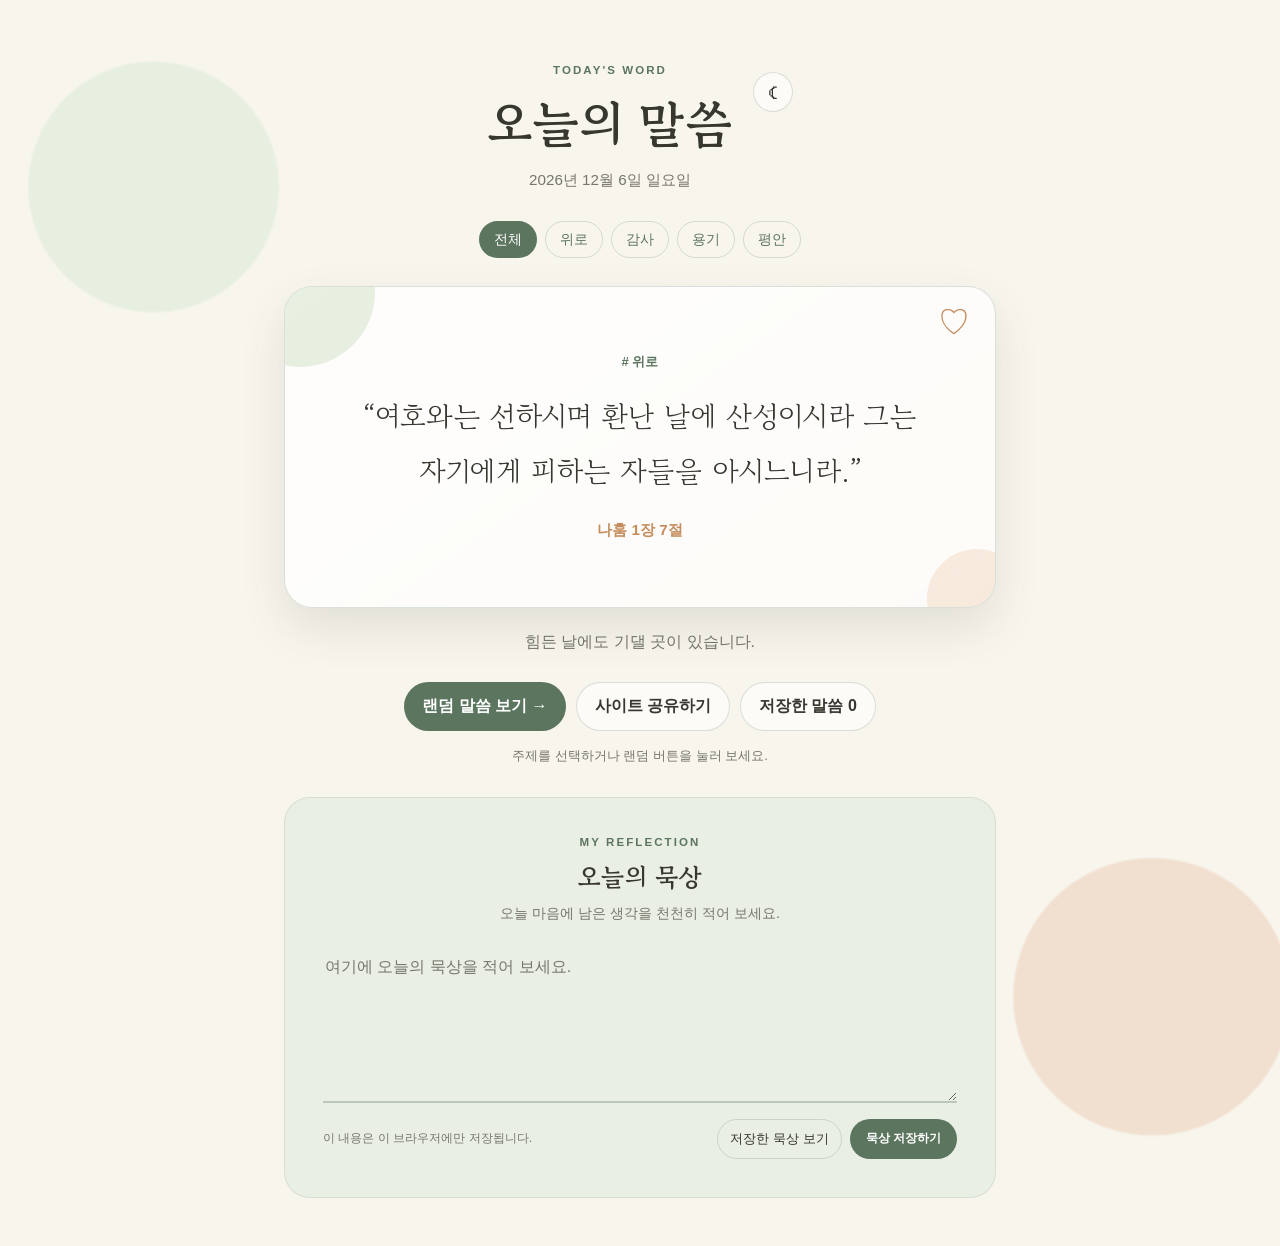
==== commit d7b12e5a: "fix: reorder reflection and clear journal input" ====
--- a/web/04-todays-word/index.html
+++ b/web/04-todays-word/index.html
@@ -20,14 +20,14 @@
       <p class="topic-label" id="topic-label"></p><p class="verse" id="verse-text"></p><p class="reference" id="verse-reference"></p><button class="heart-button" id="favorite-button" type="button" aria-label="저장한 말씀에 추가하기">♡</button>
     </section>
     <p class="reflection outside-reflection" id="reflection-text"></p>
+    <div class="actions"><button class="primary-button" id="random-button" type="button">랜덤 말씀 보기 <span>→</span></button><button class="secondary-button" id="share-button" type="button">사이트 공유하기</button><button class="secondary-button" id="saved-button" type="button">저장한 말씀 <span id="saved-count">0</span></button></div>
+    <section class="saved-section" id="saved-section" hidden><div class="saved-heading"><h2>저장한 말씀</h2><button class="text-button" id="close-saved-button" type="button">닫기</button></div><ul class="saved-list" id="saved-list"></ul></section>
+    <p class="hint" id="status-message">주제를 선택하거나 랜덤 버튼을 눌러 보세요.</p>
     <section class="journal-section" aria-labelledby="journal-title">
       <div class="journal-heading"><p class="journal-eyebrow">MY REFLECTION</p><h2 id="journal-title">오늘의 묵상</h2><p>오늘 마음에 남은 생각을 천천히 적어 보세요.</p></div>
       <form id="journal-form"><label class="sr-only" for="journal-input">오늘의 묵상</label><textarea id="journal-input" rows="5" maxlength="200" placeholder="여기에 오늘의 묵상을 적어 보세요."></textarea><div class="journal-footer"><span>이 내용은 이 브라우저에만 저장됩니다.</span><div class="journal-buttons"><button class="journal-history-button" id="reflection-history-button" type="button">저장한 묵상 보기</button><button class="journal-save-button" type="submit">묵상 저장하기</button></div></div></form>
     </section>
     <section class="reflection-history" id="reflection-history" hidden aria-labelledby="reflection-history-title"><div class="saved-heading"><h2 id="reflection-history-title">저장한 묵상</h2><button class="text-button" id="close-reflection-history-button" type="button">닫기</button></div><ul class="reflection-history-list" id="reflection-history-list"></ul></section>
-    <div class="actions"><button class="primary-button" id="random-button" type="button">랜덤 말씀 보기 <span>→</span></button><button class="secondary-button" id="share-button" type="button">사이트 공유하기</button><button class="secondary-button" id="saved-button" type="button">저장한 말씀 <span id="saved-count">0</span></button></div>
-    <section class="saved-section" id="saved-section" hidden><div class="saved-heading"><h2>저장한 말씀</h2><button class="text-button" id="close-saved-button" type="button">닫기</button></div><ul class="saved-list" id="saved-list"></ul></section>
-    <p class="hint" id="status-message">주제를 선택하거나 랜덤 버튼을 눌러 보세요.</p>
   </main>
   <script src="script.js"></script>
 </body>
